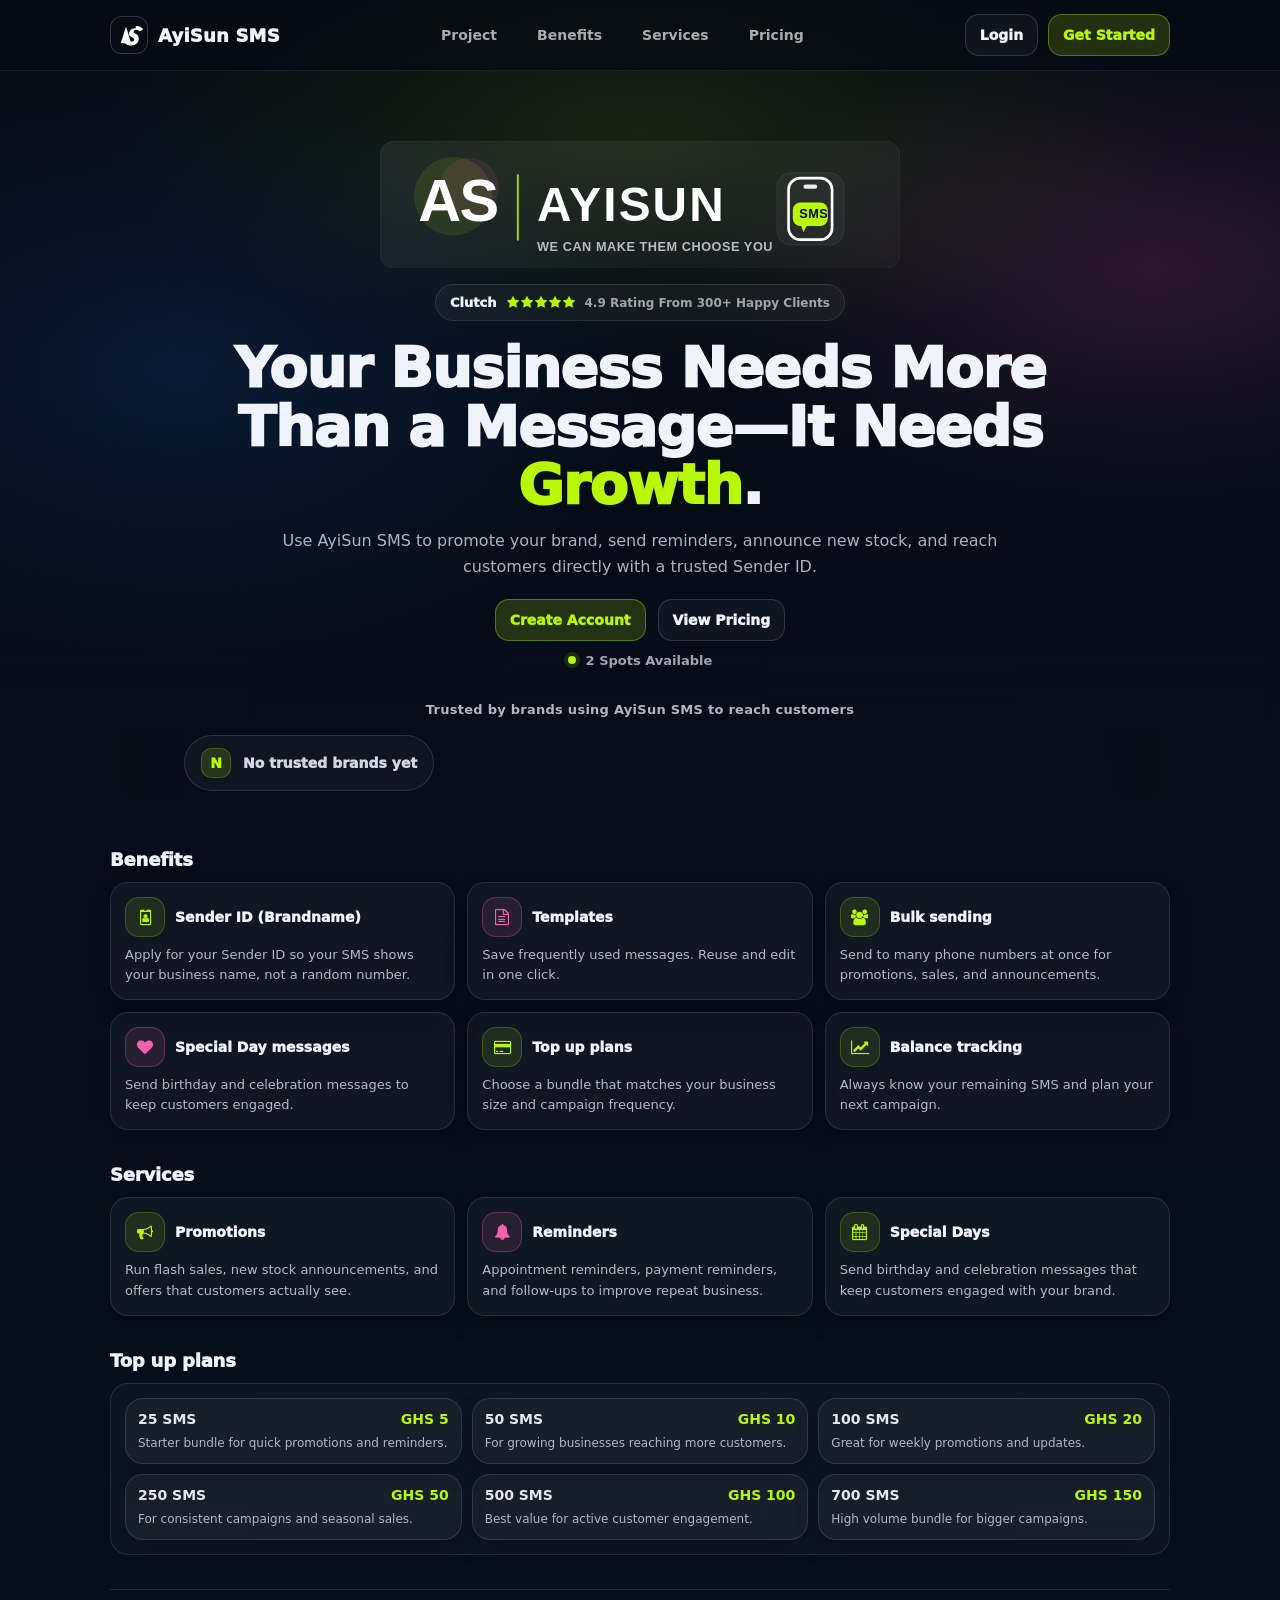
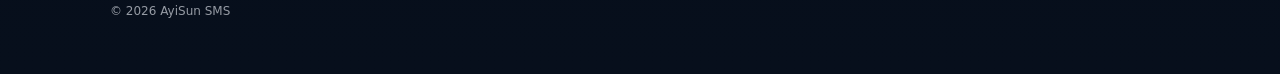
==== landing.html @ bb6e5b71 "AyiSun is SMS platform for promoting Brandname through sms" ====
<!DOCTYPE html>
<html lang="en">
<head>
    <meta charset="UTF-8">
    <meta name="viewport" content="width=device-width, initial-scale=1.0">
    <title>AyiSun SMS | Branded SMS for every business</title>
    <meta name="description" content="AyiSun SMS helps businesses reach customers directly with branded SMS. Create a Sender ID, save templates, send bulk SMS, and track your balance.">
    <link rel="canonical" href="https://sms.ayisun.com/landing.html">
    <meta property="og:title" content="AyiSun SMS | Branded SMS for every business">
    <meta property="og:description" content="Reach customers directly with branded SMS. Create a Sender ID, save templates, and send bulk SMS.">
    <meta property="og:url" content="https://sms.ayisun.com/landing.html">
    <meta property="og:type" content="website">
    <link rel="icon" href="data:image/svg+xml,%3Csvg%20xmlns%3D%22http%3A//www.w3.org/2000/svg%22%20viewBox%3D%220%200%20128%20128%22%3E%3Crect%20width%3D%22128%22%20height%3D%22128%22%20rx%3D%2226%22%20fill%3D%22%23060b14%22/%3E%3Cpath%20d%3D%22M34%2092%20L54%2030%20L74%2092%20Z%22%20fill%3D%22%23ffffff%22/%3E%3Cpath%20d%3D%22M86%2036%20c-12%200-22%209-22%2020%200%2016%2019%2016%2019%2026%200%206-5%2010-11%2010%20c-7%200-12-4-14-10%20l-12%206%20c5%2012%2015%2018%2027%2018%2015%200%2026-10%2026-24%200-18-19-18-19-26%200-5%204-8%2010-8%206%200%2010%203%2012%207%20l12-6%20c-4-9-13-13-26-13%20Z%22%20fill%3D%22%23ffffff%22/%3E%3C/svg%3E" type="image/svg+xml">
    <link rel="icon" href="/favicon.avif" type="image/avif">
    <link rel="stylesheet" href="https://cdnjs.cloudflare.com/ajax/libs/font-awesome/4.7.0/css/font-awesome.min.css">
    <link rel="stylesheet" href="styles.css">
    <style>
        :root {
            --lp-bg0: #060b14;
            --lp-bg1: #070f1c;
            --lp-card: rgba(255, 255, 255, 0.05);
            --lp-line: rgba(255, 255, 255, 0.12);
            --lp-ink: rgba(245, 248, 255, 0.98);
            --lp-muted: rgba(245, 248, 255, 0.68);
            --lp-accent: #b9f60a;
            --lp-accent-2: rgba(185, 246, 10, 0.20);
        }
        body {
            background:
                radial-gradient(900px 380px at 50% 8%, rgba(185, 246, 10, 0.10), rgba(185, 246, 10, 0) 60%),
                radial-gradient(820px 420px at 90% 16%, rgba(255, 105, 180, 0.14), rgba(255, 105, 180, 0) 55%),
                radial-gradient(860px 520px at 14% 22%, rgba(46, 134, 255, 0.12), rgba(46, 134, 255, 0) 55%),
                linear-gradient(180deg, var(--lp-bg0), var(--lp-bg1));
            color: var(--lp-ink);
            font-family: ui-sans-serif, system-ui, -apple-system, "Segoe UI", Roboto, Arial, "Noto Sans", "Liberation Sans", sans-serif;
        }
        .lp-nav { position: sticky; top: 0; z-index: 5; background: rgba(6, 11, 20, 0.72); backdrop-filter: blur(14px); border-bottom: 1px solid rgba(255, 255, 255, 0.08); }
        .lp-nav-inner { width: 100%; max-width: 1100px; margin: 0 auto; padding: 14px 20px; box-sizing: border-box; display: flex; align-items: center; justify-content: space-between; gap: 14px; }
        .lp-brand { display: inline-flex; align-items: center; gap: 10px; text-decoration: none; color: inherit; }
        .lp-logo { width: 36px; height: 36px; border-radius: 12px; border: 1px solid rgba(255, 255, 255, 0.14); background: rgba(255, 255, 255, 0.06); display: inline-flex; align-items: center; justify-content: center; overflow: hidden; }
        .lp-logo svg { width: 36px; height: 36px; display: block; }
        .lp-brand .t1 { font-weight: 950; font-size: 18px; letter-spacing: 0.2px; }
        .lp-links { display: flex; align-items: center; justify-content: center; gap: 18px; flex: 1; }
        .lp-link { color: var(--lp-muted); text-decoration: none; font-weight: 800; font-size: 14px; padding: 8px 10px; border-radius: 12px; border: 1px solid transparent; }
        .lp-link:hover { color: var(--lp-ink); border-color: rgba(255, 255, 255, 0.10); background: rgba(255, 255, 255, 0.04); }
        .lp-actions { display: flex; gap: 10px; align-items: center; justify-content: flex-end; }
        .lp-btn { display: inline-flex; align-items: center; justify-content: center; border-radius: 14px; padding: 12px 14px; border: 1px solid rgba(255, 255, 255, 0.14); text-decoration: none; font-weight: 950; font-size: 14px; background: rgba(255, 255, 255, 0.04); color: var(--lp-ink); }
        .lp-btn:hover { background: rgba(255, 255, 255, 0.08); }
        .lp-btn.primary { border-color: rgba(185, 246, 10, 0.35); background: rgba(185, 246, 10, 0.16); color: var(--lp-accent); }
        .lp-btn.primary:hover { background: rgba(185, 246, 10, 0.22); }
        .lp-wrap { width: 100%; max-width: 1100px; margin: 0 auto; padding: 26px 20px 56px; box-sizing: border-box; }

        .lp-hero { display: flex; flex-direction: column; align-items: center; text-align: center; padding: 44px 10px 18px; }
        .lp-hero-logo { width: min(520px, 92vw); margin-bottom: 16px; }
        .lp-hero-logo svg { width: 100%; height: auto; display: block; }
        .lp-rating { display: inline-flex; align-items: center; gap: 10px; padding: 10px 14px; border-radius: 999px; background: rgba(255, 255, 255, 0.04); border: 1px solid rgba(255, 255, 255, 0.10); color: var(--lp-muted); font-weight: 900; font-size: 13px; }
        .lp-rating .name { color: var(--lp-ink); font-weight: 950; }
        .lp-stars { display: inline-flex; gap: 2px; color: var(--lp-accent); }
        .lp-rating small { color: rgba(245, 248, 255, 0.62); font-weight: 800; font-size: 12px; }

        .lp-hero h1 { margin: 18px 0 0; font-weight: 980; font-size: 56px; line-height: 1.04; letter-spacing: -1px; max-width: 980px; }
        .lp-accent { color: var(--lp-accent); }
        .lp-sub { margin: 14px 0 0; max-width: 780px; color: rgba(245, 248, 255, 0.70); font-size: 16px; line-height: 1.65; }
        .lp-cta { margin-top: 18px; display: flex; gap: 12px; flex-wrap: wrap; justify-content: center; }
        .lp-availability { margin-top: 12px; display: inline-flex; align-items: center; gap: 10px; color: rgba(245, 248, 255, 0.65); font-weight: 900; font-size: 13px; }
        .lp-dot { width: 8px; height: 8px; border-radius: 999px; background: var(--lp-accent); box-shadow: 0 0 0 4px rgba(185, 246, 10, 0.12); }

        .lp-trust { margin-top: 34px; width: 100%; }
        .lp-trust-title { color: rgba(245, 248, 255, 0.72); font-weight: 900; font-size: 13px; letter-spacing: 0.02em; }
        .lp-brands { margin-top: 12px; overflow: hidden; padding: 6px 0; position: relative; border-radius: 18px; }
        .lp-brands::before, .lp-brands::after { content: ""; position: absolute; top: 0; bottom: 0; width: 64px; pointer-events: none; z-index: 1; }
        .lp-brands::before { left: 0; background: linear-gradient(90deg, rgba(6,11,20,0.96), rgba(6,11,20,0)); }
        .lp-brands::after { right: 0; background: linear-gradient(270deg, rgba(6,11,20,0.96), rgba(6,11,20,0)); }
        .lp-brands-track { display: flex; gap: 12px; width: max-content; will-change: transform; animation: lpMarquee 18s linear infinite; padding: 0 64px; }
        .lp-brands:hover .lp-brands-track { animation-play-state: paused; }
        @keyframes lpMarquee { from { transform: translateX(0); } to { transform: translateX(-50%); } }
        .lp-brand-pill { flex: 0 0 auto; display: inline-flex; align-items: center; gap: 12px; padding: 12px 16px; border-radius: 999px; border: 1px solid rgba(255, 255, 255, 0.12); background: rgba(255, 255, 255, 0.04); color: rgba(245, 248, 255, 0.86); font-weight: 950; font-size: 14px; white-space: nowrap; }
        .lp-brand-pill .mark { width: 28px; height: 28px; border-radius: 10px; background: rgba(185, 246, 10, 0.14); border: 1px solid rgba(185, 246, 10, 0.22); display: inline-flex; align-items: center; justify-content: center; color: var(--lp-accent); font-weight: 950; }
        .lp-brand-pill img { width: 28px; height: 28px; border-radius: 10px; border: 1px solid rgba(255, 255, 255, 0.16); object-fit: cover; background: rgba(255, 255, 255, 0.06); display: block; animation: lpLogoSpin 3.4s linear infinite; }
        @keyframes lpLogoSpin { from { transform: rotate(0deg); } to { transform: rotate(360deg); } }
        @media (prefers-reduced-motion: reduce) { .lp-brands-track, .lp-brand-pill img { animation: none !important; } }

        .lp-section { margin-top: 34px; }
        .lp-section h2 { margin: 0 0 12px; font-weight: 980; font-size: 18px; letter-spacing: -0.2px; }
        .lp-grid { display: grid; grid-template-columns: repeat(3, minmax(0, 1fr)); gap: 12px; }
        .lp-feature { border: 1px solid rgba(255, 255, 255, 0.10); border-radius: 18px; background: rgba(255, 255, 255, 0.04); padding: 14px; box-shadow: 0 10px 22px rgba(0,0,0,0.22); }
        .lp-feature-top { display: flex; align-items: center; gap: 10px; margin-bottom: 8px; }
        .lp-ico { width: 38px; height: 38px; border-radius: 14px; display: inline-flex; align-items: center; justify-content: center; border: 1px solid rgba(185, 246, 10, 0.22); background: rgba(185, 246, 10, 0.10); color: var(--lp-accent); }
        .lp-ico.pink { border-color: rgba(255, 105, 180, 0.28); background: rgba(255, 105, 180, 0.10); color: rgba(255, 105, 180, 0.92); }
        .lp-feature .h { font-weight: 950; font-size: 14px; margin: 0; }
        .lp-feature .p { color: rgba(245, 248, 255, 0.72); font-size: 13px; line-height: 1.55; margin: 0; }

        .lp-pricing { border: 1px solid rgba(255, 255, 255, 0.10); background: rgba(255, 255, 255, 0.03); border-radius: 18px; padding: 14px; }
        .lp-pricing .plans-grid { grid-template-columns: repeat(3, minmax(0, 1fr)); }
        .lp-pricing .plan-card { background: rgba(255, 255, 255, 0.04); border-color: rgba(255, 255, 255, 0.12); box-shadow: 0 10px 22px rgba(0,0,0,0.22); }
        .lp-pricing .plan-name { color: rgba(245, 248, 255, 0.92); }
        .lp-pricing .plan-price { color: var(--lp-accent); }
        .lp-pricing .plan-meta { color: rgba(245, 248, 255, 0.70); }
        .lp-footer { margin-top: 34px; padding-top: 14px; border-top: 1px solid rgba(255, 255, 255, 0.10); display: flex; justify-content: space-between; gap: 10px; flex-wrap: wrap; color: rgba(245, 248, 255, 0.60); font-size: 12px; }
        @media screen and (max-width: 900px) { .lp-links { display: none; } .lp-grid { grid-template-columns: 1fr; } .lp-pricing .plans-grid { grid-template-columns: repeat(2, minmax(0, 1fr)); } .lp-hero h1 { font-size: 38px; } }
        @media screen and (max-width: 520px) { .lp-pricing .plans-grid { grid-template-columns: 1fr; } }
    </style>
</head>
<body>
    <div class="lp-nav">
        <div class="lp-nav-inner">
            <a class="lp-brand" href="landing.html">
                <span class="lp-logo" aria-hidden="true">
                    <svg xmlns="http://www.w3.org/2000/svg" viewBox="0 0 48 48">
                        <rect x="0" y="0" width="48" height="48" rx="14" fill="#060b14"/>
                        <path d="M13 35 L20 13 L27 35 Z" fill="#ffffff"/>
                        <path d="M33 15 c-5 0-9 3-9 7 0 5 7 5 7 8 0 2-2 3-4 3-3 0-5-2-6-4 l-5 2 c2 5 6 7 11 7 6 0 10-4 10-9 0-7-7-7-7-9 0-2 2-3 4-3 2 0 3 1 4 2 l5-2 c-2-4-5-5-10-5 Z" fill="#ffffff"/>
                    </svg>
                </span>
                <div class="t1">AyiSun SMS</div>
            </a>

            <div class="lp-links" aria-label="Landing navigation">
                <a class="lp-link" href="#project">Project</a>
                <a class="lp-link" href="#benefits">Benefits</a>
                <a class="lp-link" href="#services">Services</a>
                <a class="lp-link" href="#pricing">Pricing</a>
            </div>

            <div class="lp-actions">
                <a class="lp-btn" href="index.html">Login</a>
                <a class="lp-btn primary" href="index.html?mode=signup">Get Started</a>
            </div>
        </div>
    </div>

    <div class="lp-wrap">
        <div class="lp-hero" id="project">
            <div class="lp-hero-logo" aria-label="AyiSun SMS logo">
                <svg xmlns="http://www.w3.org/2000/svg" viewBox="0 0 980 240">
                    <defs>
                        <linearGradient id="lpLogoCard" x1="0" y1="0" x2="1" y2="1">
                            <stop offset="0" stop-color="rgba(255,255,255,0.06)"/>
                            <stop offset="1" stop-color="rgba(255,255,255,0.02)"/>
                        </linearGradient>
                        <linearGradient id="lpAccent" x1="0" y1="0" x2="1" y2="0">
                            <stop offset="0" stop-color="#b9f60a"/>
                            <stop offset="1" stop-color="rgba(185,246,10,0.55)"/>
                        </linearGradient>
                        <filter id="lpSoftShadow" x="-30%" y="-30%" width="160%" height="160%">
                            <feDropShadow dx="0" dy="10" stdDeviation="16" flood-color="rgba(0,0,0,0.45)"/>
                        </filter>
                    </defs>

                    <rect width="980" height="240" rx="28" fill="url(#lpLogoCard)" stroke="rgba(255,255,255,0.12)" filter="url(#lpSoftShadow)"/>
                    <circle cx="138" cy="104" r="74" fill="rgba(185,246,10,0.10)"/>
                    <circle cx="168" cy="88" r="56" fill="rgba(255,105,180,0.10)"/>

                    <g font-family="Arial, Helvetica, sans-serif" font-weight="900">
                        <text x="72" y="150" font-size="112" letter-spacing="-3" fill="#ffffff">AS</text>
                        <rect x="258" y="62" width="4" height="126" rx="2" fill="url(#lpAccent)"/>
                        <text x="296" y="150" font-size="90" letter-spacing="4" fill="#ffffff">AYISUN</text>
                        <g transform="translate(748,60)">
                            <rect x="0" y="0" width="126" height="136" rx="26" fill="rgba(255,255,255,0.04)" stroke="rgba(255,255,255,0.14)"/>
                            <rect x="22" y="10" width="82" height="116" rx="22" fill="none" stroke="#ffffff" stroke-width="5"/>
                            <rect x="50" y="22" width="26" height="8" rx="4" fill="rgba(255,255,255,0.90)"/>
                            <g transform="translate(30,56)">
                                <rect x="0" y="0" width="66" height="44" rx="14" fill="#b9f60a"/>
                                <path d="M16 44 L26 44 L20 56 Z" fill="#b9f60a"/>
                                <text x="12" y="30" font-size="24" letter-spacing="1" fill="#060b14">SMS</text>
                            </g>
                        </g>
                    </g>

                    <text x="296" y="208" font-family="Arial, Helvetica, sans-serif" font-weight="900" font-size="24" fill="rgba(245,248,255,0.72)" letter-spacing="1">WE CAN MAKE THEM CHOOSE YOU</text>
                </svg>
            </div>
            <div class="lp-rating" aria-label="Rating">
                <span class="name">Clutch</span>
                <span class="lp-stars" aria-hidden="true">
                    <i class="fa fa-star"></i><i class="fa fa-star"></i><i class="fa fa-star"></i><i class="fa fa-star"></i><i class="fa fa-star"></i>
                </span>
                <small>4.9 Rating From 300+ Happy Clients</small>
            </div>
            <h1>Your Business Needs More Than a Message—It Needs <span class="lp-accent">Growth</span>.</h1>
            <p class="lp-sub">Use AyiSun SMS to promote your brand, send reminders, announce new stock, and reach customers directly with a trusted Sender ID.</p>
            <div class="lp-cta">
                <a class="lp-btn primary" href="index.html?mode=signup">Create Account</a>
                <a class="lp-btn" href="#pricing">View Pricing</a>
            </div>
            <div class="lp-availability"><span class="lp-dot" aria-hidden="true"></span><span>2 Spots Available</span></div>
            <div class="lp-trust" aria-label="Trusted brands">
                <div class="lp-trust-title">Trusted by brands using AyiSun SMS to reach customers</div>
                <div class="lp-brands" id="lpBrandsRow">
                    <div class="lp-brands-track" id="lpBrandsTrack">
                        <div class="lp-brand-pill"><span class="mark">A</span><span>Loading brands…</span></div>
                    </div>
                </div>
            </div>
        </div>

        <div class="lp-section" id="benefits">
            <h2>Benefits</h2>
            <div class="lp-grid">
                <div class="lp-feature">
                    <div class="lp-feature-top">
                        <div class="lp-ico"><i class="fa fa-id-badge" aria-hidden="true"></i></div>
                        <div class="h" style="margin:0;">Sender ID (Brandname)</div>
                    </div>
                    <p class="p">Apply for your Sender ID so your SMS shows your business name, not a random number.</p>
                </div>
                <div class="lp-feature">
                    <div class="lp-feature-top">
                        <div class="lp-ico pink"><i class="fa fa-file-text-o" aria-hidden="true"></i></div>
                        <div class="h" style="margin:0;">Templates</div>
                    </div>
                    <p class="p">Save frequently used messages. Reuse and edit in one click.</p>
                </div>
                <div class="lp-feature">
                    <div class="lp-feature-top">
                        <div class="lp-ico"><i class="fa fa-users" aria-hidden="true"></i></div>
                        <div class="h" style="margin:0;">Bulk sending</div>
                    </div>
                    <p class="p">Send to many phone numbers at once for promotions, sales, and announcements.</p>
                </div>
                <div class="lp-feature">
                    <div class="lp-feature-top">
                        <div class="lp-ico pink"><i class="fa fa-heart" aria-hidden="true"></i></div>
                        <div class="h" style="margin:0;">Special Day messages</div>
                    </div>
                    <p class="p">Send birthday and celebration messages to keep customers engaged.</p>
                </div>
                <div class="lp-feature">
                    <div class="lp-feature-top">
                        <div class="lp-ico"><i class="fa fa-credit-card" aria-hidden="true"></i></div>
                        <div class="h" style="margin:0;">Top up plans</div>
                    </div>
                    <p class="p">Choose a bundle that matches your business size and campaign frequency.</p>
                </div>
                <div class="lp-feature">
                    <div class="lp-feature-top">
                        <div class="lp-ico"><i class="fa fa-line-chart" aria-hidden="true"></i></div>
                        <div class="h" style="margin:0;">Balance tracking</div>
                    </div>
                    <p class="p">Always know your remaining SMS and plan your next campaign.</p>
                </div>
            </div>
        </div>

        <div class="lp-section" id="services">
            <h2>Services</h2>
            <div class="lp-grid">
                <div class="lp-feature">
                    <div class="lp-feature-top">
                        <div class="lp-ico"><i class="fa fa-bullhorn" aria-hidden="true"></i></div>
                        <div class="h">Promotions</div>
                    </div>
                    <p class="p">Run flash sales, new stock announcements, and offers that customers actually see.</p>
                </div>
                <div class="lp-feature">
                    <div class="lp-feature-top">
                        <div class="lp-ico pink"><i class="fa fa-bell" aria-hidden="true"></i></div>
                        <div class="h">Reminders</div>
                    </div>
                    <p class="p">Appointment reminders, payment reminders, and follow-ups to improve repeat business.</p>
                </div>
                <div class="lp-feature">
                    <div class="lp-feature-top">
                        <div class="lp-ico"><i class="fa fa-calendar" aria-hidden="true"></i></div>
                        <div class="h">Special Days</div>
                    </div>
                    <p class="p">Send birthday and celebration messages that keep customers engaged with your brand.</p>
                </div>
            </div>
        </div>

        <div class="lp-section" id="pricing">
            <h2>Top up plans</h2>
            <div class="lp-pricing">
                <div class="plans-grid">
                    <div class="plan-card">
                        <div class="plan-top">
                            <div class="plan-name">25 SMS</div>
                            <div class="plan-price">GHS 5</div>
                        </div>
                        <div class="plan-meta">Starter bundle for quick promotions and reminders.</div>
                    </div>
                    <div class="plan-card">
                        <div class="plan-top">
                            <div class="plan-name">50 SMS</div>
                            <div class="plan-price">GHS 10</div>
                        </div>
                        <div class="plan-meta">For growing businesses reaching more customers.</div>
                    </div>
                    <div class="plan-card">
                        <div class="plan-top">
                            <div class="plan-name">100 SMS</div>
                            <div class="plan-price">GHS 20</div>
                        </div>
                        <div class="plan-meta">Great for weekly promotions and updates.</div>
                    </div>
                    <div class="plan-card">
                        <div class="plan-top">
                            <div class="plan-name">250 SMS</div>
                            <div class="plan-price">GHS 50</div>
                        </div>
                        <div class="plan-meta">For consistent campaigns and seasonal sales.</div>
                    </div>
                    <div class="plan-card">
                        <div class="plan-top">
                            <div class="plan-name">500 SMS</div>
                            <div class="plan-price">GHS 100</div>
                        </div>
                        <div class="plan-meta">Best value for active customer engagement.</div>
                    </div>
                    <div class="plan-card">
                        <div class="plan-top">
                            <div class="plan-name">700 SMS</div>
                            <div class="plan-price">GHS 150</div>
                        </div>
                        <div class="plan-meta">High volume bundle for bigger campaigns.</div>
                    </div>
                </div>

            </div>
        </div>

        <div class="lp-footer">
            <div>© <span id="lpYear"></span> AyiSun SMS</div>
        </div>
    </div>

    <script>
        (function() {
            var y = document.getElementById('lpYear');
            if (y) y.textContent = String(new Date().getFullYear());

            var row = document.getElementById('lpBrandsRow');
            var track = document.getElementById('lpBrandsTrack');
            if (!row || !track) return;

            function clearRow() {
                while (track.firstChild) track.removeChild(track.firstChild);
            }

            function addPill(name, logo) {
                var pill = document.createElement('div');
                pill.className = 'lp-brand-pill';
                if (logo) {
                    var img = document.createElement('img');
                    img.alt = '';
                    img.src = String(logo);
                    pill.appendChild(img);
                } else {
                    var mark = document.createElement('span');
                    mark.className = 'mark';
                    mark.textContent = (name ? String(name).slice(0, 1).toUpperCase() : 'A');
                    pill.appendChild(mark);
                }
                var label = document.createElement('span');
                label.textContent = String(name || '');
                pill.appendChild(label);
                track.appendChild(pill);
            }

            function renderBrands(brands) {
                var list = Array.isArray(brands) ? brands : [];
                var clean = [];
                list.forEach(function(b) {
                    if (!b) return;
                    if (typeof b === 'string') {
                        var s = b.trim();
                        if (s) clean.push({ name: s, logo: '' });
                        return;
                    }
                    var name = String(b.name || '').trim();
                    var logo = String(b.logo || '').trim();
                    if (name) clean.push({ name: name, logo: logo });
                });
                clearRow();
                if (!clean.length) {
                    addPill('No trusted brands yet', '');
                    track.style.animation = 'none';
                    return;
                }
                track.style.animation = '';
                var loop = clean.slice(0, 40);
                var doubled = loop.concat(loop);
                doubled.forEach(function(b) { addPill(b.name, b.logo); });
            }

            fetch('/api/public/trusted-brands', { method: 'GET' })
                .then(function(res) { return res.json(); })
                .then(function(data) {
                    var list = (data && data.status === 'success') ? (data.brands || []) : [];
                    renderBrands(list);
                })
                .catch(function() {
                    renderBrands([]);
                });
        })();
    </script>
</body>
</html>
---- styles.css ----
/* Base styles */
body {
    font-family: Arial, Helvetica, sans-serif;
    margin: 0;
    background-color: #ffffff;
    color: #111111;
    overflow-x: hidden;
    -webkit-text-size-adjust: 100%;
}

.topnav {
    overflow: hidden;
    background-color: hotpink; /* Background color of the navigation bar */
    position: relative;
}

.topnav a {
    float: left;
    display: block;
    color: #f2f2f2; /* Text color of the navigation links */
    text-align: center;
    padding: 14px 16px; /* Padding around the navigation links */
    text-decoration: none; /* Remove default link underline */
    font-size: 17px; /* Font size of the navigation links */
}

.topnav a.whatsapp {
    font-size: 20px;
    line-height: 1;
}

.topnav a:hover {
    background-color: #ddd; /* Background color of the navigation link on hover */
    color: black; /* Text color of the navigation link on hover */
}

.topnav a.active {
    background-color: hotpink; /* Background color of the active navigation link */
    color: white; /* Text color of the active navigation link */
}

.topnav .icon {
    display: none; /* Hide the hamburger icon by default */
}

.nav-balance {
    float: right;
    margin: 10px 12px 0 0;
    padding: 6px 10px;
    border-radius: 999px;
    background: rgba(255, 255, 255, 0.22);
    border: 1px solid rgba(255, 255, 255, 0.35);
    color: #ffffff;
    font-weight: 900;
    font-size: 13px;
    line-height: 1;
    user-select: none;
    white-space: nowrap;
}

/* Responsive styles for navigation */
@media screen and (max-width: 600px) {
    body {
        padding-top: 52px;
    }

    .topnav {
        position: fixed;
        top: 0;
        left: 0;
        right: 0;
        z-index: 1000;
    }

    .topnav a:not(:first-child) {
        display: none;
    }
    .topnav a.icon {
        float: right;
        display: block;
    }
    .nav-balance {
        position: absolute;
        right: 54px;
        top: 6px;
        margin: 0;
    }
}

@media screen and (max-width: 600px) {
    .topnav.responsive {
        position: relative;
    }
    .topnav.responsive .icon {
        position: absolute;
        right: 0;
        top: 0;
    }
    .topnav.responsive a {
        float: none;
        display: block;
        text-align: left;
    }
}

/* Container styles */
.container {
    display: flex;
    flex-direction: row;
    justify-content: center;
    align-items: flex-start;
    padding: 20px;
    gap: 20px;
    width: 100%;
    max-width: 1100px;
    margin: 0 auto;
    box-sizing: border-box;
}

/* iPhone simulation styles */
.iphone {
    width: 300px;
    height: 450px;
    max-width: 100%;
    border: 2px solid #ccc;
    border-radius: 40px;
    background-color: white;
    box-shadow: 0 0 10px rgba(0, 0, 0, 0.1);
    padding: 20px;
    position: relative;
}

.header {
    font-size: 18px;
    font-weight: bold;
    text-align: center;
    margin-bottom: 20px;
    border-bottom: 1px solid #ddd;
    padding-bottom: 10px;
}

.inbox {
    height: calc(100% - 60px);
    overflow-y: auto;
}

.message {
    display: flex;
    align-items: center;
    padding: 10px;
    margin: 10px 0;
    border: 1px solid #ddd;
    border-radius: 20px;
    background-color: #f9f9f9;
}

.profile-pic {
    width: 40px;
    height: 40px;
    border-radius: 50%;
    background-color: #ccc;
    display: flex;
    align-items: center;
    justify-content: center;
    font-size: 20px;
    margin-right: 10px;
}

.circle-teal { background-color: teal; color: white; }
.circle-purple { background-color: purple; color: white; }
.circle-orange { background-color: orange; color: white; }
.circle-blue { background-color: blue; color: white; }

.message-content {
    flex-grow: 1;
}

.message-content p {
    margin: 6px 0 0;
    white-space: pre-wrap;
    overflow-wrap: break-word;
    word-break: normal;
}

.sender {
    font-weight: bold;
}

.time {
    float: right;
    font-size: 12px;
    color: gray;
}

.ads-banner {
    margin-top: 8px;
    padding: 10px 12px;
    border-radius: 14px;
    background: linear-gradient(135deg, #111111 0%, #1b0c14 45%, #111111 100%);
    border: 1px solid rgba(255, 105, 180, 0.75);
    box-shadow: 0 0 0 1px rgba(255, 105, 180, 0.15), 0 8px 18px rgba(0, 0, 0, 0.22);
    position: relative;
    overflow: hidden;
    animation: adsPulse 2.6s ease-in-out infinite;
}

.ads-banner::before {
    content: "";
    position: absolute;
    inset: -40% -30%;
    background: radial-gradient(circle at 20% 20%, rgba(255, 105, 180, 0.22), rgba(255, 105, 180, 0) 55%);
    transform: rotate(8deg);
    pointer-events: none;
}

.ads-kicker {
    font-size: 11px;
    font-weight: 900;
    letter-spacing: 0.08em;
    text-transform: uppercase;
    color: #ff5aa5;
    display: inline-flex;
    align-items: center;
    gap: 8px;
    background: rgba(255, 90, 165, 0.12);
    border: 1px solid rgba(255, 90, 165, 0.25);
    padding: 4px 8px;
    border-radius: 999px;
}

.ads-kicker::before {
    content: "";
    width: 8px;
    height: 8px;
    border-radius: 999px;
    background: #ff5aa5;
    box-shadow: 0 0 0 3px rgba(255, 90, 165, 0.18);
}

.ads-typing {
    margin-top: 4px;
    color: #ffffff;
    font-weight: 800;
    font-size: 13px;
    line-height: 1.25;
    overflow-wrap: break-word;
    word-break: normal;
    min-height: 18px;
    position: relative;
}

.ads-typing::after {
    content: "|";
    margin-left: 2px;
    opacity: 0.8;
    animation: adsBlink 0.8s steps(1) infinite;
}

@keyframes adsBlink {
    50% { opacity: 0; }
}

@keyframes adsPulse {
    0%, 100% { transform: translateY(0); box-shadow: 0 0 0 1px rgba(255, 105, 180, 0.15), 0 8px 18px rgba(0, 0, 0, 0.22); }
    50% { transform: translateY(-1px); box-shadow: 0 0 0 1px rgba(255, 105, 180, 0.22), 0 10px 22px rgba(0, 0, 0, 0.28); }
}

/* Input styles */
.inputs {
    display: flex;
    flex-direction: column;
    align-items: flex-start;
    gap: 20px;
    width: min(420px, 100%);
    max-width: 100%;
}

textarea, select, input {
    width: 100%;
    padding: 10px;
    margin-bottom: 10px;
    border: 1px solid #ccc;
    border-radius: 5px;
    font-size: 16px;
    box-sizing: border-box;
    font-family: inherit;
    line-height: 1.4;
    letter-spacing: normal;
    text-align: left;
}

textarea {
    min-height: 100px;
    height: auto;
    resize: vertical;
    overflow: hidden;
    max-height: 220px;
    -webkit-overflow-scrolling: touch;
}

#recipientPhone {
    min-height: 60px;
    max-height: 140px;
}

#statusBox {
    width: 100%;
}

.helper-text {
    width: 100%;
    margin: 8px 0 6px;
    font-size: 13px;
    line-height: 1.35;
    color: #555;
    overflow-wrap: anywhere;
}

.helper-text.error {
    color: #b91c1c;
    font-weight: 700;
}

.phone-cleaner-status {
    width: 100%;
    margin: -4px 0 10px;
    font-size: 12px;
    line-height: 1.35;
    color: #555;
    overflow-wrap: anywhere;
}

.status-card {
    width: 100%;
    border-radius: 14px;
    padding: 12px 12px;
    box-sizing: border-box;
    border: 1px solid #e5e7eb;
    background: #ffffff;
    box-shadow: 0 6px 18px rgba(0, 0, 0, 0.06);
}

.status-card.success {
    border-color: rgba(4, 170, 109, 0.35);
    background: rgba(4, 170, 109, 0.08);
}

.status-card.error {
    border-color: rgba(220, 38, 38, 0.35);
    background: rgba(220, 38, 38, 0.08);
}

.status-title {
    font-weight: 700;
    font-size: 16px;
    margin: 0 0 6px;
}

.status-meta {
    font-size: 13px;
    line-height: 1.35;
    margin: 0;
    white-space: pre-wrap;
    overflow-wrap: anywhere;
}

.admin-title {
    margin-top: 14px;
    font-weight: 800;
    font-size: 16px;
}

.admin-card {
    width: 100%;
    margin-top: 10px;
    border-radius: 20px;
    padding: 12px;
    box-sizing: border-box;
    border: 1px solid #ddd;
    background: #f9f9f9;
}

.admin-two-col {
    width: 100%;
    display: grid;
    grid-template-columns: repeat(2, minmax(0, 1fr));
    gap: 12px;
}

.admin-stack {
    width: 100%;
    display: flex;
    flex-direction: column;
    gap: 12px;
}

.brand-tabs {
    display: flex;
    gap: 10px;
    flex-wrap: nowrap;
}

.brand-tabs .brand-tab-btn {
    white-space: nowrap;
}

.brand-tab-btn {
    flex: 1;
    border: 1px solid #e5e7eb;
    background: #ffffff;
    border-radius: 14px;
    padding: 12px 14px;
    font-weight: 900;
    font-size: 14px;
    cursor: pointer;
}

.brand-tab-btn:hover {
    background: #f3f4f6;
}

.brand-tab-btn.active {
    background: hotpink;
    border-color: hotpink;
    color: #ffffff;
}

.brand-panel {
    padding: 0;
}

.brand-panel-scroll {
    padding: 12px;
    max-height: 68vh;
    overflow-y: auto;
}

.admin-two-col .admin-card {
    margin-top: 10px;
}

.plans-grid {
    width: 100%;
    display: grid;
    grid-template-columns: repeat(2, minmax(0, 1fr));
    gap: 10px;
}

.plan-card {
    border-radius: 18px;
    border: 1px solid #e5e7eb;
    background: #ffffff;
    padding: 12px;
    box-shadow: 0 6px 18px rgba(0, 0, 0, 0.06);
    display: flex;
    flex-direction: column;
    gap: 8px;
}

.plan-card.selected {
    border-color: rgba(4, 170, 109, 0.45);
    box-shadow: 0 6px 18px rgba(4, 170, 109, 0.18);
}

.plan-top {
    display: flex;
    align-items: flex-start;
    justify-content: space-between;
    gap: 10px;
}

.plan-name {
    font-weight: 900;
    font-size: 14px;
}

.plan-price {
    font-weight: 900;
    font-size: 14px;
    color: #046b45;
    white-space: nowrap;
}

.plan-meta {
    font-size: 12px;
    color: #555;
    line-height: 1.35;
}

.plan-actions {
    display: flex;
    gap: 8px;
    margin-top: 4px;
}

.plan-btn {
    flex: 1;
    padding: 10px 12px;
    border-radius: 10px;
    border: 1px solid #ddd;
    background: #ffffff;
    cursor: pointer;
    font-size: 13px;
    font-weight: 800;
}

.plan-btn.primary {
    border-color: rgba(4, 170, 109, 0.35);
    background: rgba(4, 170, 109, 0.12);
    color: #046b45;
}

.plan-btn:hover {
    background: #f3f4f6;
}

.plan-btn.primary:hover {
    background: rgba(4, 170, 109, 0.18);
}

.admin-subtitle {
    font-weight: 700;
    font-size: 14px;
    margin-bottom: 10px;
}

#usersList {
    display: flex;
    flex-direction: column;
    gap: 10px;
}

.user-row {
    display: flex;
    flex-direction: column;
    gap: 6px;
    padding: 10px;
    border-radius: 20px;
    border: 1px solid #ddd;
    background: #ffffff;
}

.user-row .u1 {
    font-weight: 700;
    font-size: 14px;
}

.user-row .u2 {
    font-size: 13px;
    color: #555;
    overflow-wrap: anywhere;
}

.user-actions {
    display: flex;
    gap: 10px;
    flex-wrap: wrap;
}

.mini-button {
    padding: 10px 14px;
    background-color: hotpink;
    color: white;
    border: none;
    border-radius: 8px;
    cursor: pointer;
    font-size: 14px;
}

.mini-button:hover {
    background-color: #039c5d;
}

.auth-actions {
    display: flex;
    gap: 10px;
    flex-wrap: wrap;
    margin-top: 10px;
}

.about-body {
    text-align: left;
    line-height: 1.55;
    color: #222;
    font-size: 14px;
}

.about-body p {
    margin: 0 0 10px;
}

.sender-table {
    width: 100%;
    border-collapse: collapse;
    font-size: 13px;
    table-layout: fixed;
}

.sender-table th, .sender-table td {
    padding: 8px 10px;
    border-bottom: 1px solid #eee;
    text-align: left;
    vertical-align: top;
    overflow-wrap: break-word;
    word-break: normal;
}

.sender-table thead th {
    font-weight: 800;
    color: #333;
    background: #fafafa;
}

#signupPage, #otpPage, #resetPage {
    width: 100%;
    margin-top: 12px;
    padding: 12px;
    border-radius: 20px;
    border: 1px solid #ddd;
    background: #ffffff;
    box-sizing: border-box;
}

.otp-row {
    width: 100%;
    display: flex;
    justify-content: space-between;
    gap: 8px;
    margin: 10px 0 14px;
}

.otp-box {
    width: 44px;
    height: 46px;
    border-radius: 12px;
    border: 1px solid #ddd;
    background: #ffffff;
    text-align: center;
    font-size: 18px;
    font-weight: 900;
    outline: none;
}

.otp-box:focus {
    border-color: rgba(4, 170, 109, 0.5);
    box-shadow: 0 0 0 3px rgba(4, 170, 109, 0.12);
}

.mini-button.danger {
    background-color: #dc2626;
}

.mini-button.danger:hover {
    background-color: #b91c1c;
}

#senderIdList, #pendingSenderIds, #specialDayList {
    width: 100%;
    display: flex;
    flex-direction: column;
    gap: 10px;
    margin-top: 10px;
}

.pill-row {
    display: flex;
    align-items: center;
    justify-content: space-between;
    gap: 10px;
    padding: 10px;
    border-radius: 20px;
    border: 1px solid #ddd;
    background: #ffffff;
}

.pill-left {
    display: flex;
    flex-direction: column;
    gap: 2px;
    min-width: 0;
}

.pill-name {
    font-weight: 800;
    font-size: 14px;
    overflow-wrap: anywhere;
}

.pill-status {
    font-size: 12px;
    color: #555;
}

.badge {
    display: inline-block;
    padding: 4px 10px;
    border-radius: 999px;
    font-size: 12px;
    font-weight: 700;
    background: #eee;
    color: #111;
    white-space: nowrap;
}

.badge.approved {
    background: rgba(4, 170, 109, 0.15);
    color: #046b45;
    border: 1px solid rgba(4, 170, 109, 0.25);
}

.badge.pending {
    background: rgba(234, 179, 8, 0.15);
    color: #7a5b00;
    border: 1px solid rgba(234, 179, 8, 0.25);
}

/* Button styles */
.button {
    padding: 15px 25px;
    font-size: 24px;
    text-align: center;
    cursor: pointer;
    outline: none;
    color: #fff;
    background-color: #04AA6D;
    border: none;
    border-radius: 15px;
    box-shadow: 0 9px #999;
}

.button:hover {
    background-color: hotpink;
}

.button:active {
    background-color: #3e8e41;
    box-shadow: 0 5px #666;
    transform: translateY(4px);
}

/* Responsive styles for the container */
@media screen and (max-width: 600px) {
    .container {
        flex-direction: column;
        align-items: center;
        padding: 12px;
        gap: 12px;
    }

    .iphone {
        width: 100%;
        height: auto;
        border-radius: 28px;
        padding: 16px;
    }

    textarea, select, input {
        width: 100%;
    }

    .plans-grid {
        grid-template-columns: 1fr;
    }

    .admin-two-col {
        grid-template-columns: 1fr;
    }
}

/* Styles for the template page */
#templates-page {
    padding: 20px;
    text-align: center;
}

#templates-page h2 {
    margin-bottom: 20px;
}

#templates-page .templates {
    display: flex;
    flex-wrap: wrap;
    justify-content: center;
    gap: 20px;
}

.flip-box {
    background-color: transparent;
    width: 300px;
    height: 200px;
    border: 1px solid #f1f1f1;
    perspective: 1000px;
}

.flip-box-inner {
    position: relative;
    width: 100%;
    height: 100%;
    text-align: center;
    transition: transform 0.8s;
    transform-style: preserve-3d;
}

.flip-box:hover .flip-box-inner {
    transform: rotateY(180deg);
}

.flip-box-front, .flip-box-back {
    position: absolute;
    width: 100%;
    height: 100%;
    -webkit-backface-visibility: hidden;
    backface-visibility: hidden;
}

.flip-box-front {
    background-color: #bbb;
    color: black;
    display: flex;
    align-items: center;
    justify-content: center;
}

.flip-box-back {
    background-color: dodgerblue;
    color: white;
    transform: rotateY(180deg);
    display: flex;
    align-items: center;
    justify-content: center;
    flex-direction: column;
    padding: 10px;
    box-sizing: border-box;
}

.use-template-button {
    margin-top: 20px;
    padding: 10px;
    background-color: hotpink;
    color: white;
    border: none;
    border-radius: 5px;
    cursor: pointer;
}

.use-template-button:hover {
    background-color: #039c5d;
}

:root {
    --app-bg0: #060b14;
    --app-bg1: #070f1c;
    --app-card: rgba(255, 255, 255, 0.04);
    --app-line: rgba(255, 255, 255, 0.12);
    --app-ink: rgba(245, 248, 255, 0.98);
    --app-muted: rgba(245, 248, 255, 0.68);
    --app-accent: #b9f60a;
    --app-accent-soft: rgba(185, 246, 10, 0.18);
    --app-pink: rgba(255, 105, 180, 0.90);
    --app-pink-soft: rgba(255, 105, 180, 0.18);
}

body {
    background:
        radial-gradient(900px 380px at 50% 8%, rgba(185, 246, 10, 0.10), rgba(185, 246, 10, 0) 60%),
        radial-gradient(820px 420px at 90% 16%, rgba(255, 105, 180, 0.14), rgba(255, 105, 180, 0) 55%),
        radial-gradient(860px 520px at 14% 22%, rgba(46, 134, 255, 0.12), rgba(46, 134, 255, 0) 55%),
        linear-gradient(180deg, var(--app-bg0), var(--app-bg1));
    color: var(--app-ink);
}

.topnav {
    background: rgba(6, 11, 20, 0.72);
    backdrop-filter: blur(14px);
    border-bottom: 1px solid rgba(255, 255, 255, 0.08);
}

.topnav a {
    color: var(--app-muted);
    font-weight: 900;
}

.topnav a:hover {
    background: rgba(255, 255, 255, 0.08);
    color: var(--app-ink);
}

.topnav a.active {
    background: transparent;
    color: var(--app-accent);
}

.nav-balance {
    background: rgba(255, 255, 255, 0.08);
    border-color: rgba(255, 255, 255, 0.14);
    color: var(--app-ink);
}

.container {
    padding: 24px 20px;
}

body.mode-brandnames .inputs {
    width: min(980px, 100%);
    align-items: center;
}

body.mode-brandnames #brandnamesBox {
    width: 100%;
}

.iphone {
    border: 1px solid rgba(255, 255, 255, 0.14);
    background: rgba(255, 255, 255, 0.03);
    box-shadow: 0 18px 44px rgba(0, 0, 0, 0.40);
}

.header {
    color: rgba(245, 248, 255, 0.92);
    border-bottom-color: rgba(255, 255, 255, 0.10);
}

.message {
    border-color: rgba(255, 255, 255, 0.12);
    background: rgba(255, 255, 255, 0.04);
}

.time {
    color: rgba(245, 248, 255, 0.55);
}

.message-content p {
    color: rgba(245, 248, 255, 0.86);
}

textarea, select, input {
    background: rgba(255, 255, 255, 0.04);
    border-color: rgba(255, 255, 255, 0.14);
    color: var(--app-ink);
    border-radius: 14px;
}

textarea::placeholder, input::placeholder {
    color: rgba(245, 248, 255, 0.45);
}

textarea:focus, select:focus, input:focus {
    outline: none;
    border-color: rgba(185, 246, 10, 0.40);
    box-shadow: 0 0 0 4px rgba(185, 246, 10, 0.12);
}

.pw-field {
    position: relative;
    width: 100%;
}

.pw-field input {
    padding-right: 46px;
    margin-bottom: 10px;
}

.pw-toggle {
    position: absolute;
    right: 10px;
    top: 50%;
    transform: translateY(-50%);
    width: 34px;
    height: 34px;
    border-radius: 12px;
    border: 1px solid rgba(255, 255, 255, 0.14);
    background: rgba(255, 255, 255, 0.04);
    color: rgba(245, 248, 255, 0.78);
    cursor: pointer;
}

.pw-toggle:hover {
    background: rgba(255, 255, 255, 0.08);
    color: rgba(245, 248, 255, 0.92);
}

.status-card {
    border-color: rgba(255, 255, 255, 0.12);
    background: rgba(255, 255, 255, 0.04);
    box-shadow: 0 10px 22px rgba(0, 0, 0, 0.22);
}

.status-title {
    color: rgba(245, 248, 255, 0.92);
}

.status-meta {
    color: rgba(245, 248, 255, 0.72);
}

.helper-text {
    color: rgba(245, 248, 255, 0.62);
}

.phone-cleaner-status {
    color: rgba(245, 248, 255, 0.62);
}

.admin-card, #signupPage, #otpPage, #resetPage {
    border-color: rgba(255, 255, 255, 0.12);
    background: rgba(255, 255, 255, 0.04);
}

.admin-title, .admin-subtitle {
    color: rgba(245, 248, 255, 0.92);
}

.about-body {
    color: rgba(245, 248, 255, 0.72);
}

.brand-tab-btn {
    border-color: rgba(255, 255, 255, 0.12);
    background: rgba(255, 255, 255, 0.04);
    color: rgba(245, 248, 255, 0.78);
}

.brand-tab-btn:hover {
    background: rgba(255, 255, 255, 0.08);
}

.brand-tab-btn.active {
    background: rgba(185, 246, 10, 0.16);
    border-color: rgba(185, 246, 10, 0.35);
    color: var(--app-accent);
}

.plan-card {
    border-color: rgba(255, 255, 255, 0.12);
    background: rgba(255, 255, 255, 0.04);
    box-shadow: 0 10px 22px rgba(0, 0, 0, 0.22);
}

.plan-card.selected {
    border-color: rgba(185, 246, 10, 0.38);
    box-shadow: 0 10px 22px rgba(185, 246, 10, 0.12);
}

.plan-name {
    color: rgba(245, 248, 255, 0.90);
}

.plan-price {
    color: var(--app-accent);
}

.plan-meta {
    color: rgba(245, 248, 255, 0.70);
}

.plan-btn {
    border-color: rgba(255, 255, 255, 0.14);
    background: rgba(255, 255, 255, 0.04);
    color: rgba(245, 248, 255, 0.86);
}

.plan-btn:hover {
    background: rgba(255, 255, 255, 0.08);
}

.plan-btn.primary {
    border-color: rgba(185, 246, 10, 0.35);
    background: rgba(185, 246, 10, 0.16);
    color: var(--app-accent);
}

.plan-btn.primary:hover {
    background: rgba(185, 246, 10, 0.22);
}

.pill-row, .user-row {
    border-color: rgba(255, 255, 255, 0.12);
    background: rgba(255, 255, 255, 0.04);
}

.pill-status, .user-row .u2 {
    color: rgba(245, 248, 255, 0.62);
}

.badge {
    background: rgba(255, 255, 255, 0.08);
    color: rgba(245, 248, 255, 0.86);
}

.badge.approved {
    background: rgba(185, 246, 10, 0.16);
    color: var(--app-accent);
    border-color: rgba(185, 246, 10, 0.25);
}

.badge.pending {
    background: rgba(255, 105, 180, 0.14);
    color: rgba(255, 105, 180, 0.92);
    border-color: rgba(255, 105, 180, 0.22);
}

.mini-button {
    background: rgba(185, 246, 10, 0.16);
    color: var(--app-accent);
    border: 1px solid rgba(185, 246, 10, 0.35);
    border-radius: 14px;
    font-weight: 950;
}

.mini-button:hover {
    background: rgba(185, 246, 10, 0.22);
}

.mini-button.danger {
    background: rgba(220, 38, 38, 0.16);
    color: rgba(255, 255, 255, 0.92);
    border: 1px solid rgba(220, 38, 38, 0.35);
}

.mini-button.danger:hover {
    background: rgba(220, 38, 38, 0.22);
}

.button {
    padding: 12px 16px;
    font-size: 16px;
    border-radius: 16px;
    background: rgba(185, 246, 10, 0.16);
    color: var(--app-accent);
    border: 1px solid rgba(185, 246, 10, 0.35);
    box-shadow: 0 12px 26px rgba(0, 0, 0, 0.22);
}

.button:hover {
    background: rgba(185, 246, 10, 0.22);
}

.button:active {
    background: rgba(185, 246, 10, 0.28);
    box-shadow: 0 10px 20px rgba(0, 0, 0, 0.20);
    transform: translateY(1px);
}

#templates-page h1, #templates-page h2 {
    color: rgba(245, 248, 255, 0.92);
}

.flip-box {
    border-color: rgba(255, 255, 255, 0.12);
}

.flip-box-front {
    background: rgba(255, 255, 255, 0.06);
    color: rgba(245, 248, 255, 0.92);
}

.flip-box-back {
    background: rgba(255, 255, 255, 0.04);
    border: 1px solid rgba(255, 255, 255, 0.12);
}

.use-template-button {
    background: rgba(185, 246, 10, 0.16);
    color: var(--app-accent);
    border: 1px solid rgba(185, 246, 10, 0.35);
    border-radius: 14px;
    font-weight: 950;
}

.use-template-button:hover {
    background: rgba(185, 246, 10, 0.22);
}

.chart-wrap {
    width: 100%;
    margin-top: 10px;
    display: flex;
    flex-direction: column;
    gap: 10px;
}

.chart-row {
    display: grid;
    grid-template-columns: 1.2fr 1.8fr auto;
    gap: 10px;
    align-items: center;
    padding: 10px;
    border-radius: 18px;
    border: 1px solid rgba(255, 255, 255, 0.12);
    background: rgba(255, 255, 255, 0.03);
}

.chart-left {
    min-width: 0;
}

.chart-name {
    font-weight: 950;
    font-size: 13px;
    color: rgba(245, 248, 255, 0.92);
    overflow: hidden;
    text-overflow: ellipsis;
    white-space: nowrap;
}

.chart-sub {
    margin-top: 2px;
    font-size: 12px;
    color: rgba(245, 248, 255, 0.62);
    overflow: hidden;
    text-overflow: ellipsis;
    white-space: nowrap;
}

.chart-mid {
    width: 100%;
    height: 12px;
    border-radius: 999px;
    background: rgba(255, 255, 255, 0.08);
    overflow: hidden;
    border: 1px solid rgba(255, 255, 255, 0.10);
}

.chart-bar {
    height: 100%;
    border-radius: 999px;
    background: linear-gradient(90deg, rgba(185, 246, 10, 0.75), rgba(185, 246, 10, 0.22));
    box-shadow: 0 0 0 1px rgba(185, 246, 10, 0.18);
}

.chart-right {
    font-weight: 950;
    font-size: 13px;
    color: rgba(245, 248, 255, 0.92);
    text-align: right;
    white-space: nowrap;
}

.chart-unit {
    font-weight: 900;
    color: rgba(245, 248, 255, 0.62);
    margin-left: 4px;
}

.chart-mini {
    margin-top: 2px;
    font-size: 12px;
    font-weight: 900;
    color: rgba(245, 248, 255, 0.62);
}

@media screen and (max-width: 600px) {
    .chart-row {
        grid-template-columns: 1fr;
        align-items: stretch;
        gap: 8px;
    }
    .chart-right {
        text-align: left;
    }
}
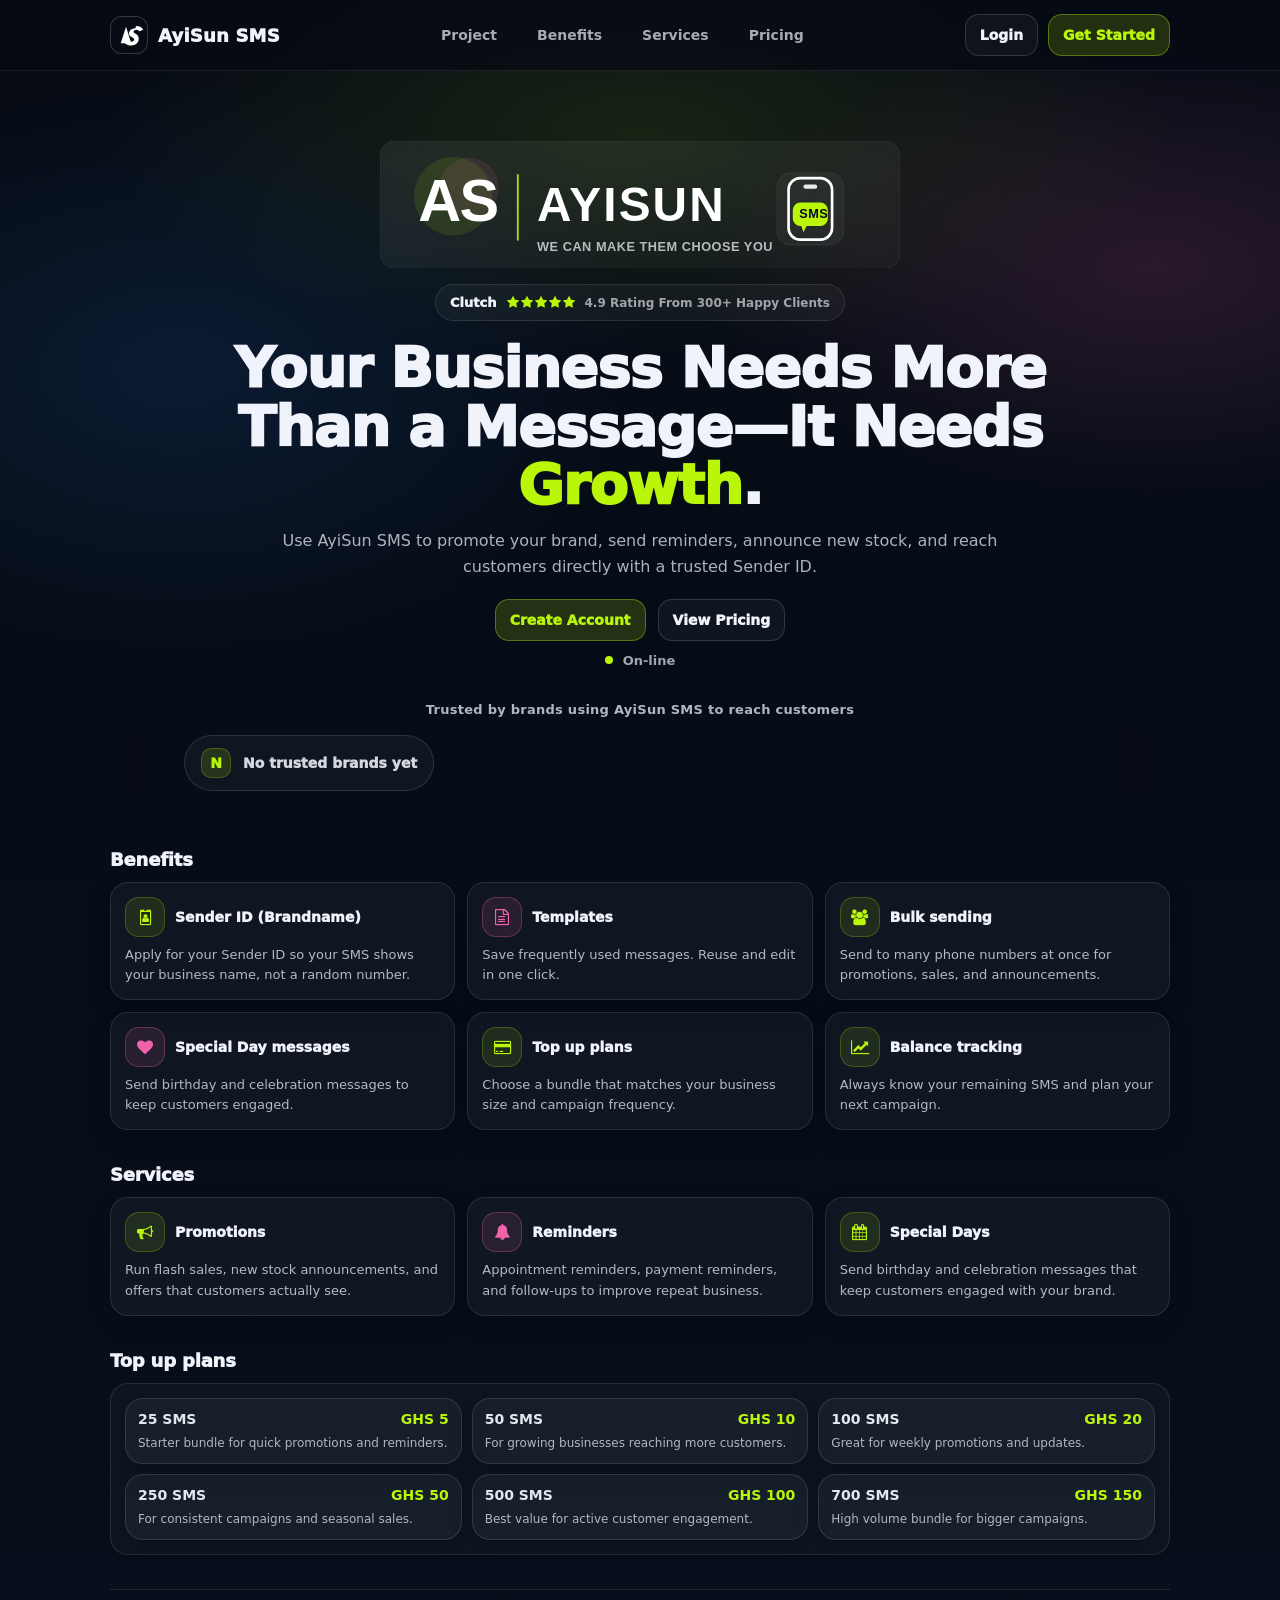
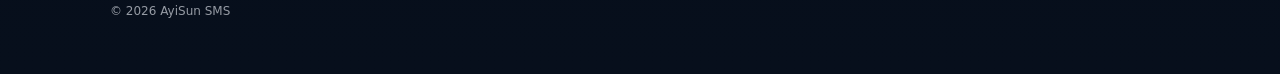
==== commit cdfa1622: "AyiSun is SMS platform for promoting Brandname through sms" ====
--- a/landing.html
+++ b/landing.html
@@ -63,7 +63,8 @@
         .lp-sub { margin: 14px 0 0; max-width: 780px; color: rgba(245, 248, 255, 0.70); font-size: 16px; line-height: 1.65; }
         .lp-cta { margin-top: 18px; display: flex; gap: 12px; flex-wrap: wrap; justify-content: center; }
         .lp-availability { margin-top: 12px; display: inline-flex; align-items: center; gap: 10px; color: rgba(245, 248, 255, 0.65); font-weight: 900; font-size: 13px; }
-        .lp-dot { width: 8px; height: 8px; border-radius: 999px; background: var(--lp-accent); box-shadow: 0 0 0 4px rgba(185, 246, 10, 0.12); }
+        .lp-dot { width: 8px; height: 8px; border-radius: 999px; background: var(--lp-accent); box-shadow: 0 0 0 0 rgba(185, 246, 10, 0.28); animation: lpOnlinePulse 1.35s ease-out infinite; }
+        @keyframes lpOnlinePulse { 0% { box-shadow: 0 0 0 0 rgba(185, 246, 10, 0.28); } 70% { box-shadow: 0 0 0 10px rgba(185, 246, 10, 0); } 100% { box-shadow: 0 0 0 0 rgba(185, 246, 10, 0); } }
 
         .lp-trust { margin-top: 34px; width: 100%; }
         .lp-trust-title { color: rgba(245, 248, 255, 0.72); font-weight: 900; font-size: 13px; letter-spacing: 0.02em; }
@@ -183,7 +184,7 @@
                 <a class="lp-btn primary" href="index.html?mode=signup">Create Account</a>
                 <a class="lp-btn" href="#pricing">View Pricing</a>
             </div>
-            <div class="lp-availability"><span class="lp-dot" aria-hidden="true"></span><span>2 Spots Available</span></div>
+            <div class="lp-availability"><span class="lp-dot" aria-hidden="true"></span><span>On-line</span></div>
             <div class="lp-trust" aria-label="Trusted brands">
                 <div class="lp-trust-title">Trusted by brands using AyiSun SMS to reach customers</div>
                 <div class="lp-brands" id="lpBrandsRow">
--- a/styles.css
+++ b/styles.css
@@ -635,6 +635,8 @@
     border-radius: 12px;
     border: 1px solid #ddd;
     background: #ffffff;
+    color: #111111;
+    caret-color: #111111;
     text-align: center;
     font-size: 18px;
     font-weight: 900;
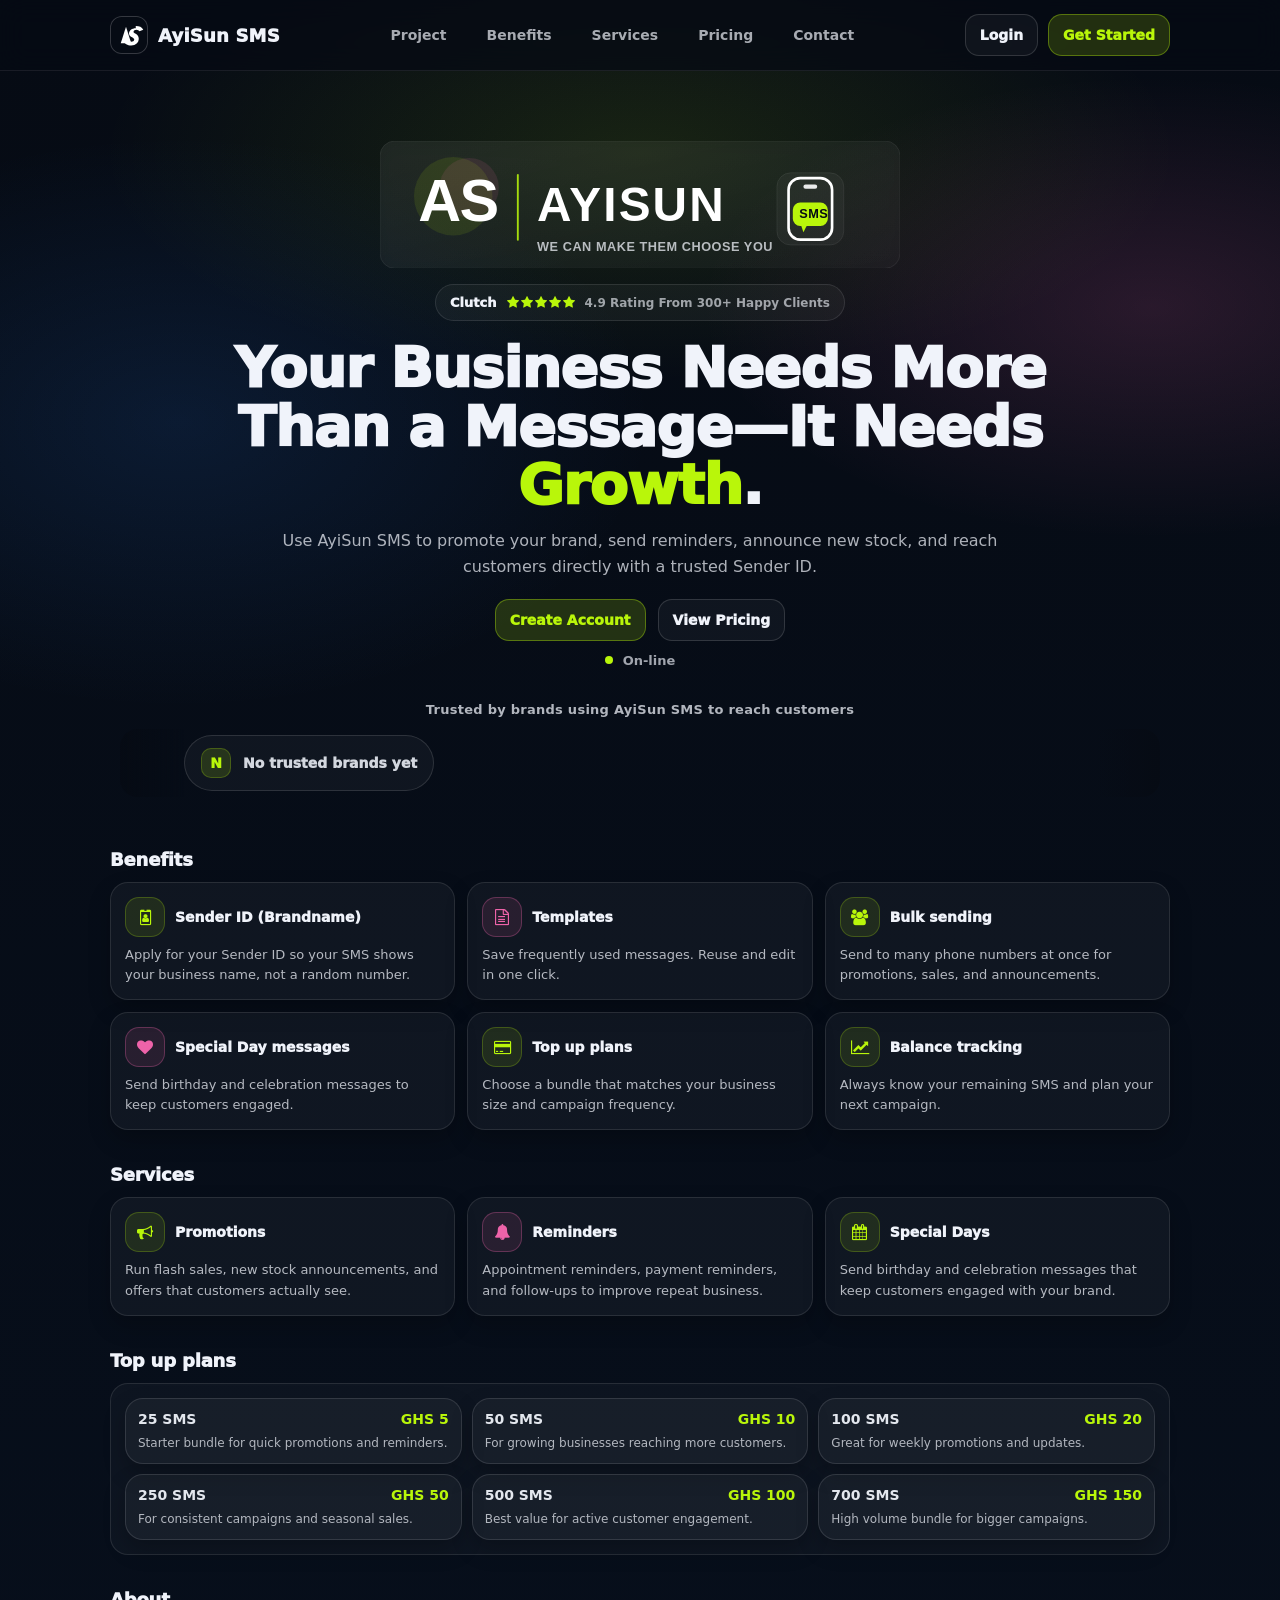
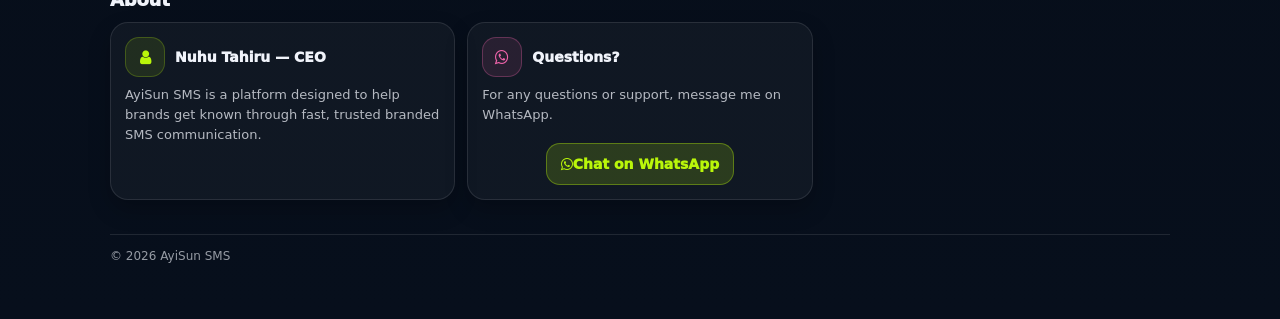
==== commit 7e00b114: "AyiSun is SMS platform for promoting Brandname through sms" ====
--- a/landing.html
+++ b/landing.html
@@ -4,12 +4,14 @@
     <meta charset="UTF-8">
     <meta name="viewport" content="width=device-width, initial-scale=1.0">
     <title>AyiSun SMS | Branded SMS for every business</title>
-    <meta name="description" content="AyiSun SMS helps businesses reach customers directly with branded SMS. Create a Sender ID, save templates, send bulk SMS, and track your balance.">
+    <meta name="description" content="AyiSun SMS is built by Nuhu Tahiru (CEO) to help brands get known using fast, reliable branded SMS. Create a Sender ID, save templates, send bulk SMS, and track your balance.">
+    <meta name="robots" content="index, follow">
     <link rel="canonical" href="https://sms.ayisun.com/landing.html">
     <meta property="og:title" content="AyiSun SMS | Branded SMS for every business">
-    <meta property="og:description" content="Reach customers directly with branded SMS. Create a Sender ID, save templates, and send bulk SMS.">
+    <meta property="og:description" content="AyiSun SMS is built by Nuhu Tahiru (CEO) to help brands get known using fast, reliable branded SMS.">
     <meta property="og:url" content="https://sms.ayisun.com/landing.html">
     <meta property="og:type" content="website">
+    <script type="application/ld+json">{"@context":"https://schema.org","@graph":[{"@type":"Organization","name":"AyiSun SMS","url":"https://sms.ayisun.com/landing.html","sameAs":[],"founder":{"@type":"Person","name":"Nuhu Tahiru","jobTitle":"CEO"},"contactPoint":[{"@type":"ContactPoint","contactType":"customer support","telephone":"+233243951661","url":"https://wa.me/233243951661?text=Hi%20Nuhu%2C%20I%20have%20a%20question%20about%20AyiSun%20SMS.","availableLanguage":["en"]}]},{"@type":"Person","name":"Nuhu Tahiru","jobTitle":"CEO","worksFor":{"@type":"Organization","name":"AyiSun SMS"},"url":"https://sms.ayisun.com/landing.html"}]}</script>
     <link rel="icon" href="data:image/svg+xml,%3Csvg%20xmlns%3D%22http%3A//www.w3.org/2000/svg%22%20viewBox%3D%220%200%20128%20128%22%3E%3Crect%20width%3D%22128%22%20height%3D%22128%22%20rx%3D%2226%22%20fill%3D%22%23060b14%22/%3E%3Cpath%20d%3D%22M34%2092%20L54%2030%20L74%2092%20Z%22%20fill%3D%22%23ffffff%22/%3E%3Cpath%20d%3D%22M86%2036%20c-12%200-22%209-22%2020%200%2016%2019%2016%2019%2026%200%206-5%2010-11%2010%20c-7%200-12-4-14-10%20l-12%206%20c5%2012%2015%2018%2027%2018%2015%200%2026-10%2026-24%200-18-19-18-19-26%200-5%204-8%2010-8%206%200%2010%203%2012%207%20l12-6%20c-4-9-13-13-26-13%20Z%22%20fill%3D%22%23ffffff%22/%3E%3C/svg%3E" type="image/svg+xml">
     <link rel="icon" href="/favicon.avif" type="image/avif">
     <link rel="stylesheet" href="https://cdnjs.cloudflare.com/ajax/libs/font-awesome/4.7.0/css/font-awesome.min.css">
@@ -121,6 +123,7 @@
                 <a class="lp-link" href="#benefits">Benefits</a>
                 <a class="lp-link" href="#services">Services</a>
                 <a class="lp-link" href="#pricing">Pricing</a>
+                <a class="lp-link" href="#contact">Contact</a>
             </div>
 
             <div class="lp-actions">
@@ -318,6 +321,31 @@
                     </div>
                 </div>
 
+            </div>
+        </div>
+
+        <div class="lp-section" id="contact">
+            <h2>About</h2>
+            <div class="lp-grid">
+                <div class="lp-feature">
+                    <div class="lp-feature-top">
+                        <div class="lp-ico"><i class="fa fa-user" aria-hidden="true"></i></div>
+                        <div class="h" style="margin:0;">Nuhu Tahiru — CEO</div>
+                    </div>
+                    <p class="p">AyiSun SMS is a platform designed to help brands get known through fast, trusted branded SMS communication.</p>
+                </div>
+                <div class="lp-feature">
+                    <div class="lp-feature-top">
+                        <div class="lp-ico pink"><i class="fa fa-whatsapp" aria-hidden="true"></i></div>
+                        <div class="h" style="margin:0;">Questions?</div>
+                    </div>
+                    <p class="p">For any questions or support, message me on WhatsApp.</p>
+                    <div class="lp-cta">
+                        <a class="lp-btn primary" href="https://wa.me/233243951661?text=Hi%20Nuhu%2C%20I%20have%20a%20question%20about%20AyiSun%20SMS." target="_blank" rel="noopener">
+                            <i class="fa fa-whatsapp" aria-hidden="true"></i> Chat on WhatsApp
+                        </a>
+                    </div>
+                </div>
             </div>
         </div>
 
--- a/styles.css
+++ b/styles.css
@@ -89,7 +89,13 @@
 
 @media screen and (max-width: 600px) {
     .topnav.responsive {
-        position: relative;
+        position: fixed;
+        top: 0;
+        left: 0;
+        right: 0;
+        max-height: 100vh;
+        overflow-y: auto;
+        -webkit-overflow-scrolling: touch;
     }
     .topnav.responsive .icon {
         position: absolute;
@@ -624,13 +630,14 @@
 .otp-row {
     width: 100%;
     display: flex;
-    justify-content: space-between;
+    justify-content: center;
+    flex-wrap: wrap;
     gap: 8px;
     margin: 10px 0 14px;
 }
 
 .otp-box {
-    width: 44px;
+    width: 42px;
     height: 46px;
     border-radius: 12px;
     border: 1px solid #ddd;
@@ -767,6 +774,24 @@
     .admin-two-col {
         grid-template-columns: 1fr;
     }
+
+    body.mode-brandnames .inputs {
+        width: 100%;
+        align-items: stretch;
+    }
+
+    body.mode-brandnames #brandnamesBox {
+        width: 100%;
+    }
+
+    .brand-tabs {
+        overflow-x: auto;
+        -webkit-overflow-scrolling: touch;
+    }
+
+    .brand-tab-btn {
+        flex: 0 0 auto;
+    }
 }
 
 /* Styles for the template page */
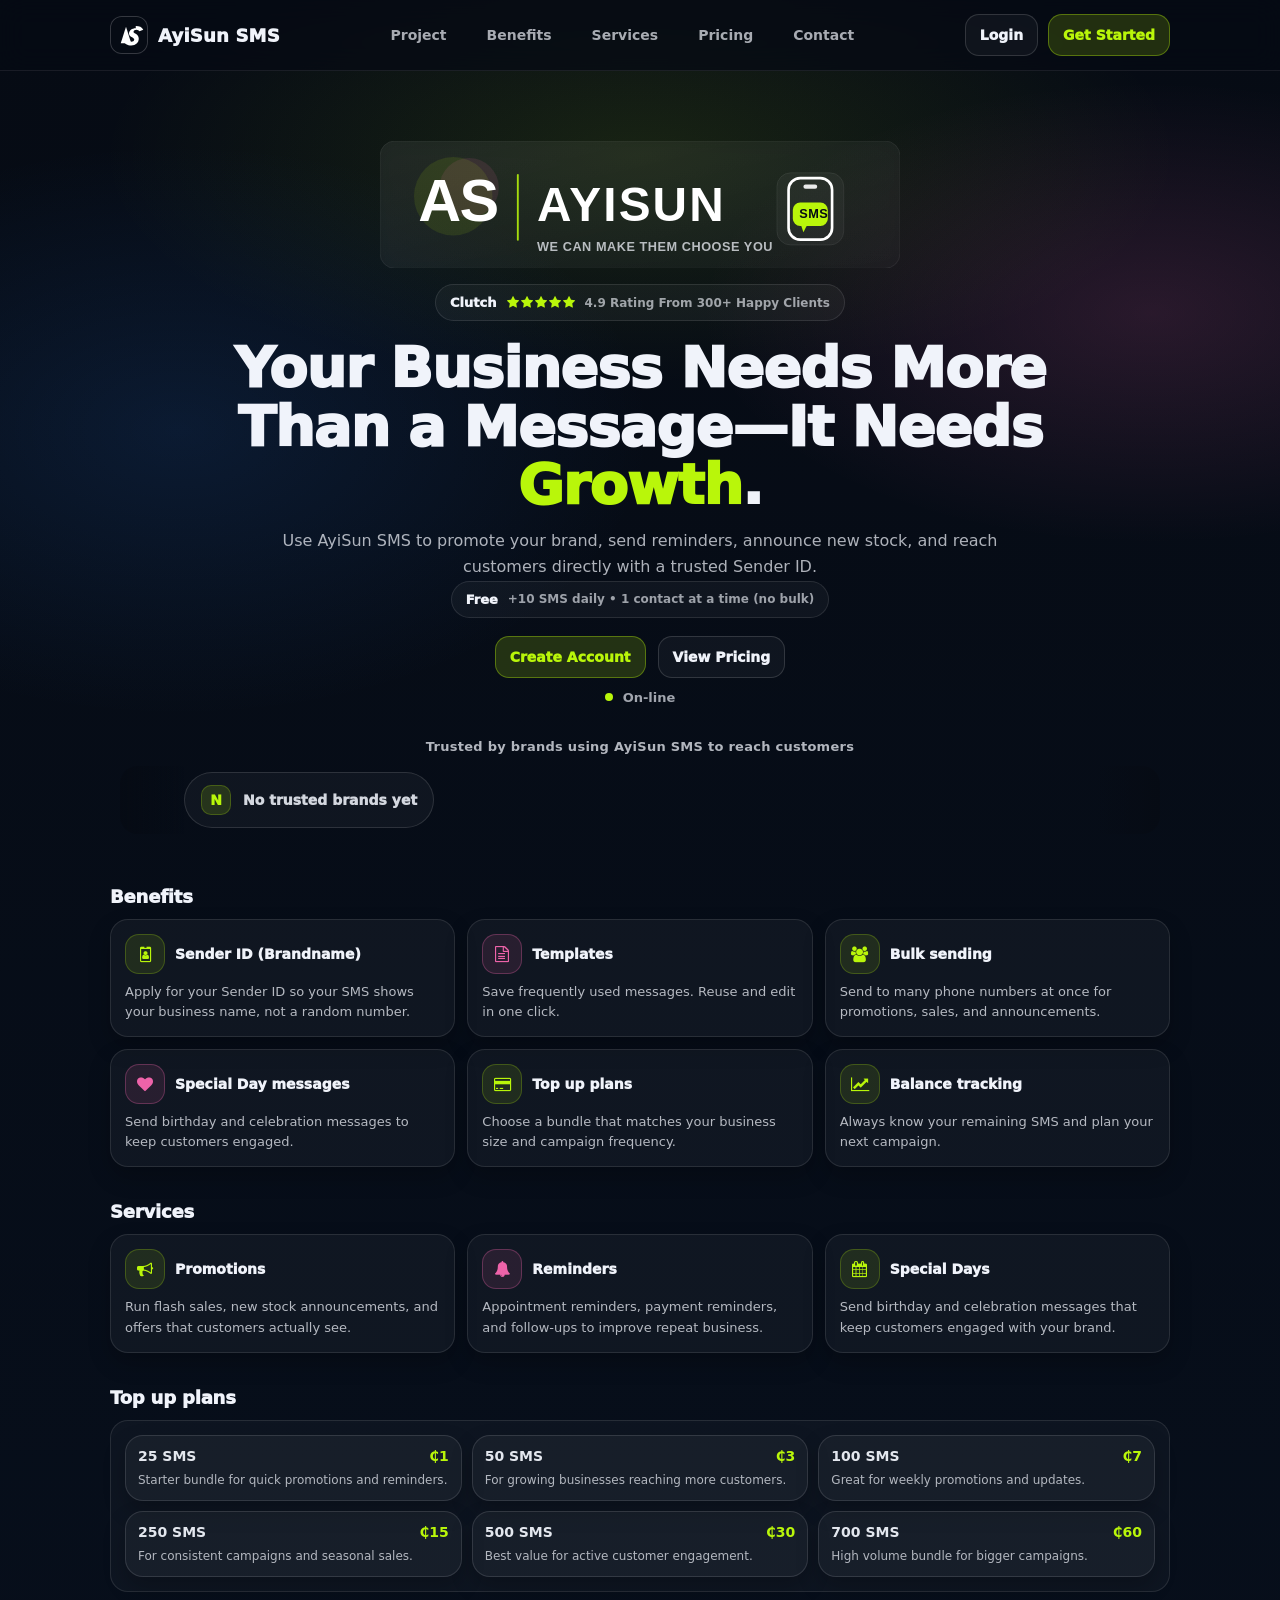
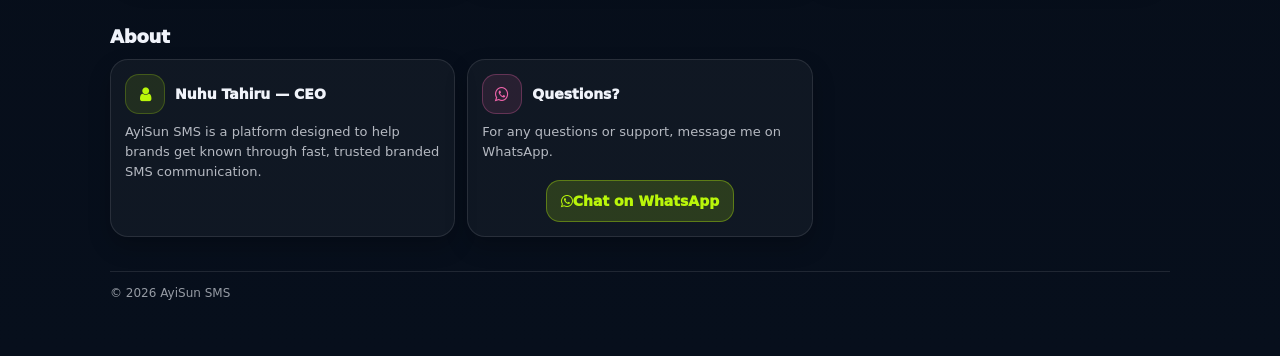
==== commit d5285295: "AyiSun is SMS platform for promoting Brandname through sms" ====
--- a/landing.html
+++ b/landing.html
@@ -183,6 +183,10 @@
             </div>
             <h1>Your Business Needs More Than a Message—It Needs <span class="lp-accent">Growth</span>.</h1>
             <p class="lp-sub">Use AyiSun SMS to promote your brand, send reminders, announce new stock, and reach customers directly with a trusted Sender ID.</p>
+            <div class="lp-rating" aria-label="Free plan notice">
+                <span class="name">Free</span>
+                <small>+10 SMS daily • 1 contact at a time (no bulk)</small>
+            </div>
             <div class="lp-cta">
                 <a class="lp-btn primary" href="index.html?mode=signup">Create Account</a>
                 <a class="lp-btn" href="#pricing">View Pricing</a>
@@ -280,42 +284,42 @@
                     <div class="plan-card">
                         <div class="plan-top">
                             <div class="plan-name">25 SMS</div>
-                            <div class="plan-price">GHS 5</div>
+                            <div class="plan-price">₵1</div>
                         </div>
                         <div class="plan-meta">Starter bundle for quick promotions and reminders.</div>
                     </div>
                     <div class="plan-card">
                         <div class="plan-top">
                             <div class="plan-name">50 SMS</div>
-                            <div class="plan-price">GHS 10</div>
+                            <div class="plan-price">₵3</div>
                         </div>
                         <div class="plan-meta">For growing businesses reaching more customers.</div>
                     </div>
                     <div class="plan-card">
                         <div class="plan-top">
                             <div class="plan-name">100 SMS</div>
-                            <div class="plan-price">GHS 20</div>
+                            <div class="plan-price">₵7</div>
                         </div>
                         <div class="plan-meta">Great for weekly promotions and updates.</div>
                     </div>
                     <div class="plan-card">
                         <div class="plan-top">
                             <div class="plan-name">250 SMS</div>
-                            <div class="plan-price">GHS 50</div>
+                            <div class="plan-price">₵15</div>
                         </div>
                         <div class="plan-meta">For consistent campaigns and seasonal sales.</div>
                     </div>
                     <div class="plan-card">
                         <div class="plan-top">
                             <div class="plan-name">500 SMS</div>
-                            <div class="plan-price">GHS 100</div>
+                            <div class="plan-price">₵30</div>
                         </div>
                         <div class="plan-meta">Best value for active customer engagement.</div>
                     </div>
                     <div class="plan-card">
                         <div class="plan-top">
                             <div class="plan-name">700 SMS</div>
-                            <div class="plan-price">GHS 150</div>
+                            <div class="plan-price">₵60</div>
                         </div>
                         <div class="plan-meta">High volume bundle for bigger campaigns.</div>
                     </div>
--- a/styles.css
+++ b/styles.css
@@ -370,6 +370,55 @@
     overflow-wrap: anywhere;
 }
 
+.send-summary {
+    display: flex;
+    gap: 10px;
+    flex-wrap: wrap;
+    margin: 8px 0 10px;
+}
+
+.send-details {
+    margin-top: 10px;
+}
+
+.send-details summary {
+    cursor: pointer;
+    font-weight: 800;
+    font-size: 13px;
+}
+
+.send-fail-list {
+    margin-top: 10px;
+    display: flex;
+    flex-direction: column;
+    gap: 8px;
+}
+
+.send-fail-item {
+    border: 1px solid rgba(220, 38, 38, 0.22);
+    background: rgba(220, 38, 38, 0.06);
+    border-radius: 12px;
+    padding: 10px;
+}
+
+.send-fail-to {
+    font-weight: 900;
+    font-size: 13px;
+}
+
+.send-fail-reason {
+    margin-top: 4px;
+    font-size: 12px;
+    color: #444;
+    overflow-wrap: anywhere;
+}
+
+.send-fail-more {
+    font-weight: 900;
+    font-size: 12px;
+    color: #444;
+}
+
 .admin-title {
     margin-top: 14px;
     font-weight: 800;
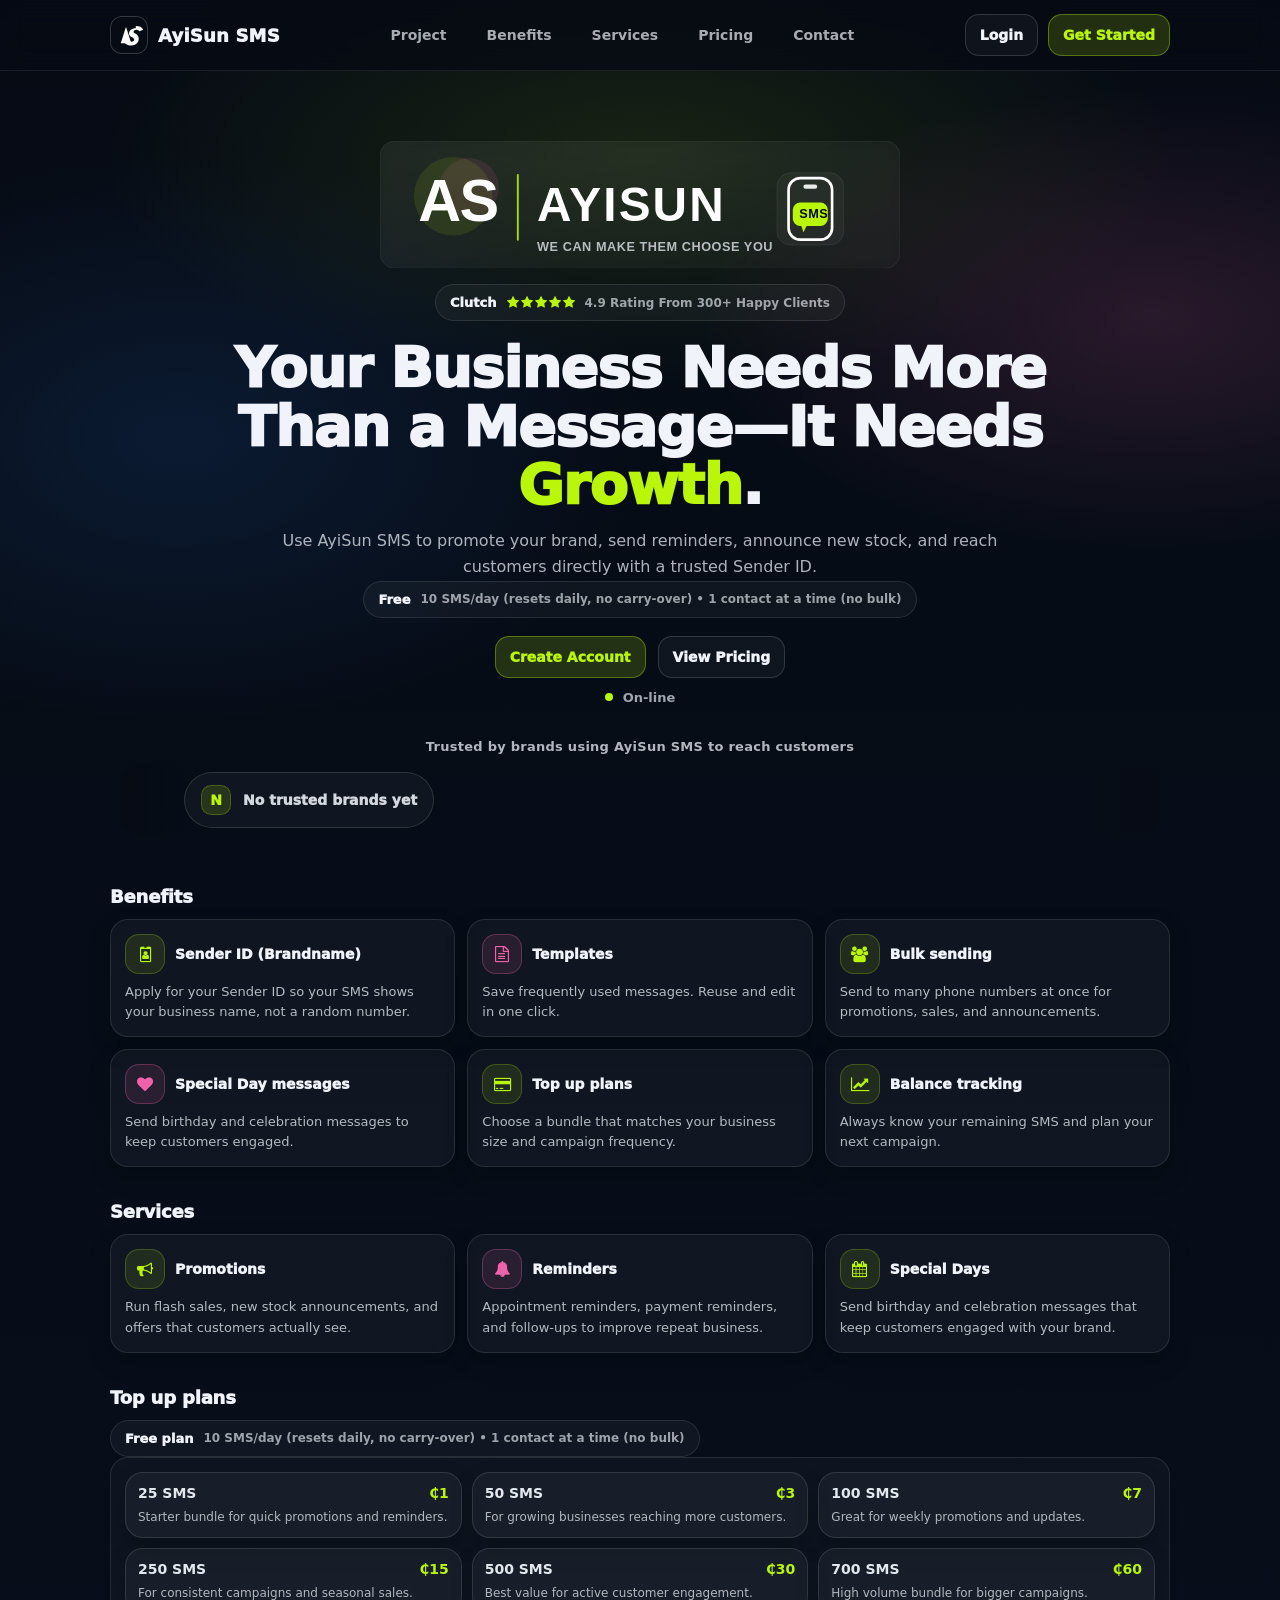
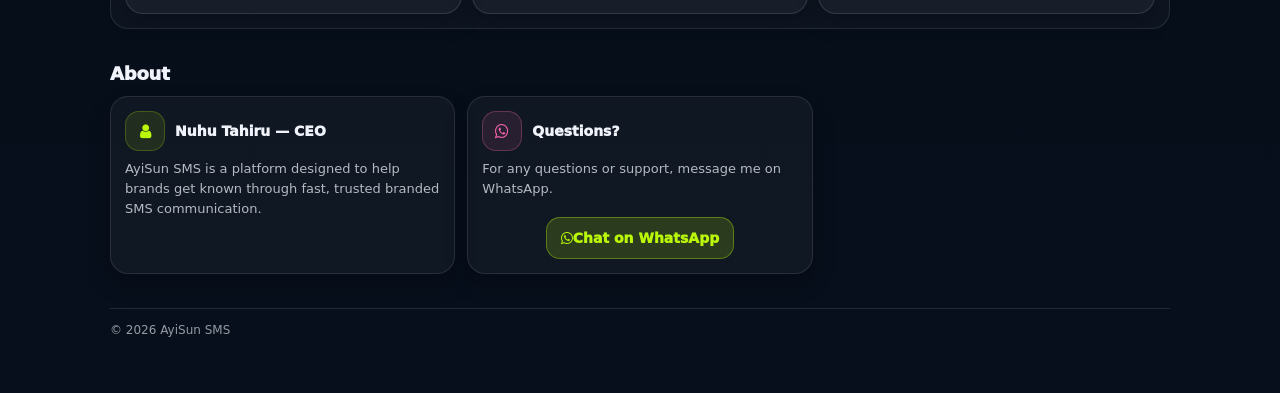
==== commit 26097526: "AyiSun is SMS platform for promoting Brandname through sms" ====
--- a/landing.html
+++ b/landing.html
@@ -185,7 +185,7 @@
             <p class="lp-sub">Use AyiSun SMS to promote your brand, send reminders, announce new stock, and reach customers directly with a trusted Sender ID.</p>
             <div class="lp-rating" aria-label="Free plan notice">
                 <span class="name">Free</span>
-                <small>+10 SMS daily • 1 contact at a time (no bulk)</small>
+                <small>10 SMS/day (resets daily, no carry-over) • 1 contact at a time (no bulk)</small>
             </div>
             <div class="lp-cta">
                 <a class="lp-btn primary" href="index.html?mode=signup">Create Account</a>
@@ -279,6 +279,10 @@
 
         <div class="lp-section" id="pricing">
             <h2>Top up plans</h2>
+            <div class="lp-rating" aria-label="Free plan notice - pricing">
+                <span class="name">Free plan</span>
+                <small>10 SMS/day (resets daily, no carry-over) • 1 contact at a time (no bulk)</small>
+            </div>
             <div class="lp-pricing">
                 <div class="plans-grid">
                     <div class="plan-card">
